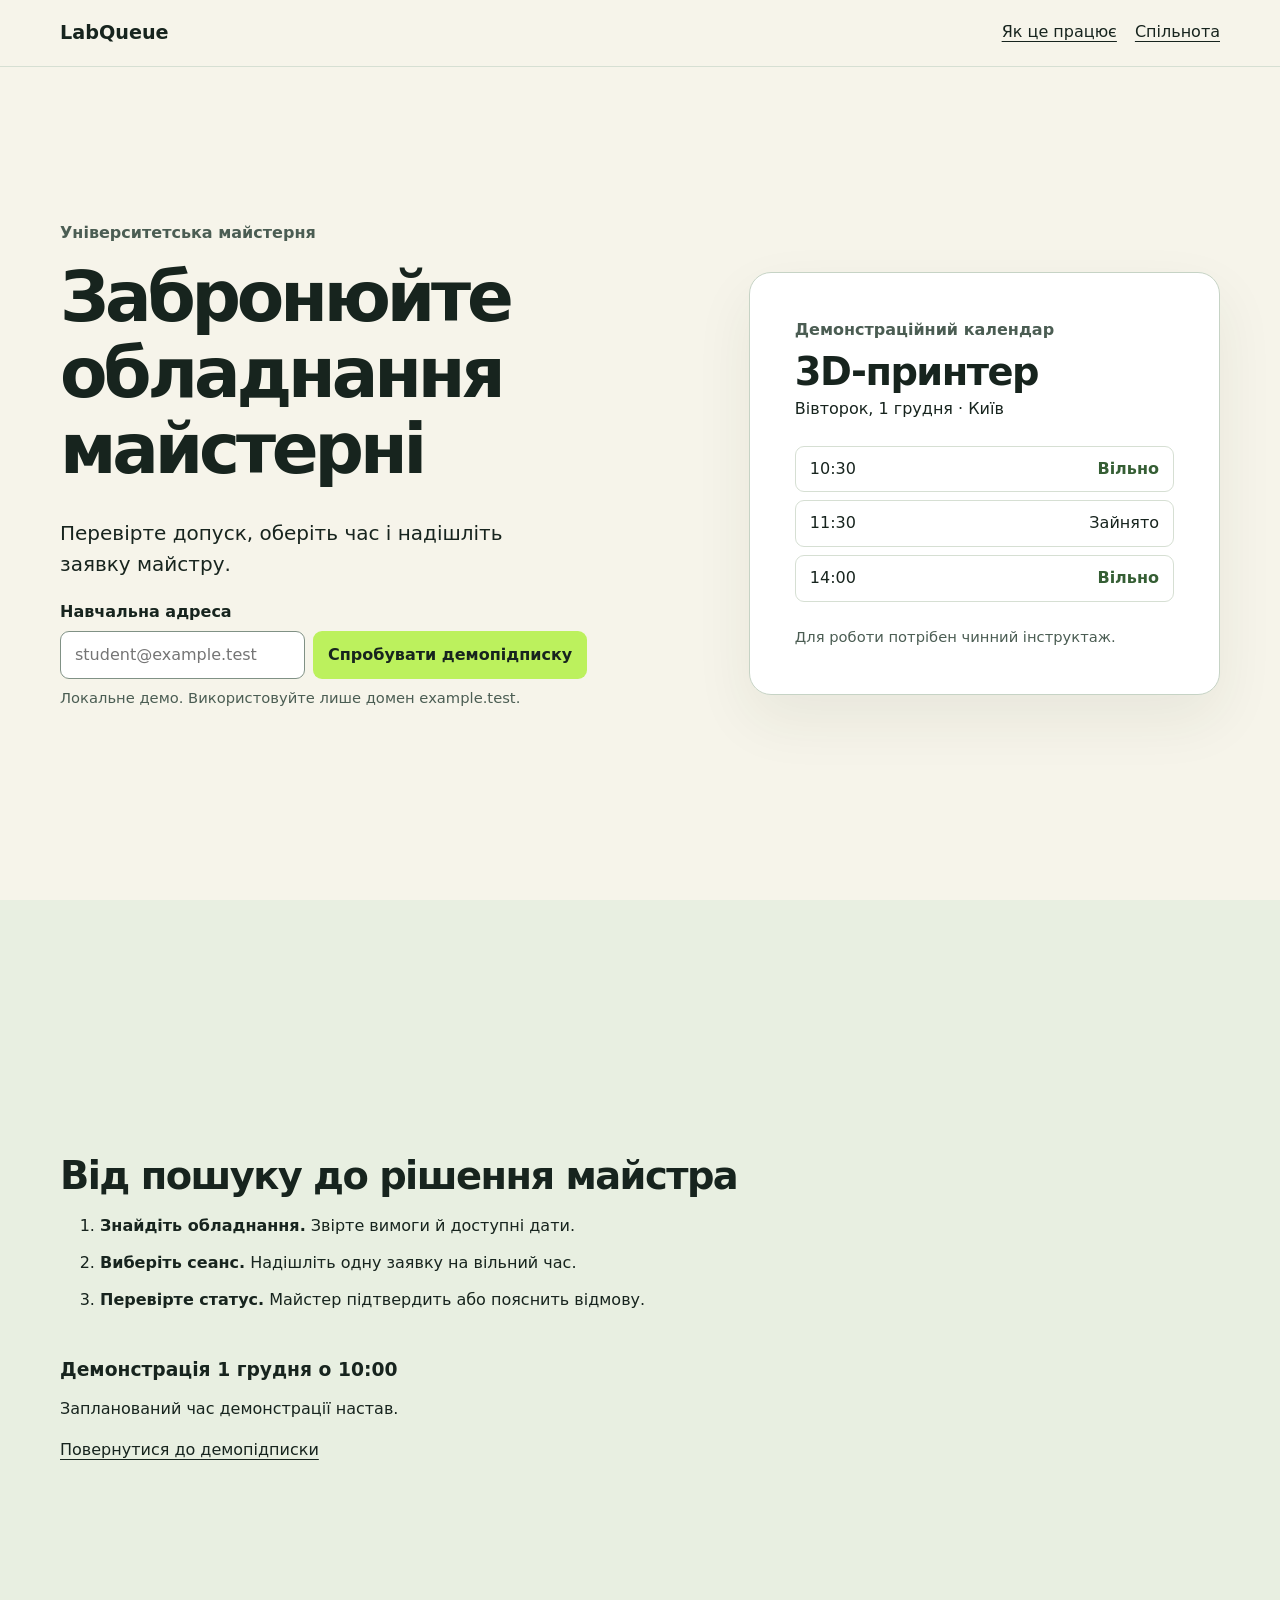
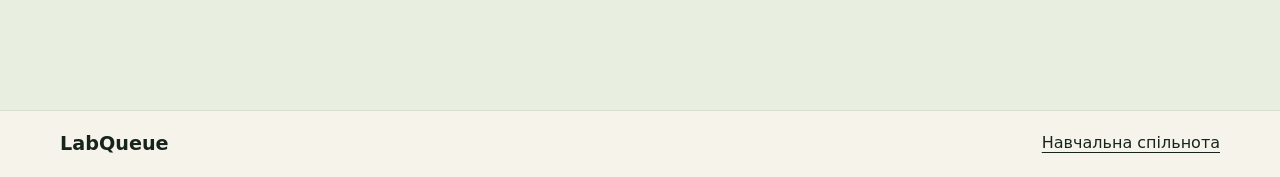
==== Лабораторна_06/index.html @ 69bf7c8e "Add IT project management laboratory work" ====
<!doctype html>
<html lang="uk" data-type="software">
<head>
<meta charset="utf-8"><meta name="viewport" content="width=device-width,initial-scale=1">
<meta name="page-type" content="software"><meta name="site-kind" content="software">
<title>LabQueue — бронювання обладнання</title><link rel="stylesheet" href="site.css"><script src="site.js" defer></script>
</head>
<body>
<header><div class="wrap nav"><a class="brand" href="index.html">LabQueue</a><nav aria-label="Основна навігація"><a href="#flow">Як це працює</a><a href="community.html">Спільнота</a></nav></div></header>
<main>
<section class="hero wrap" data-enter>
  <div>
    <p class="eyebrow">Університетська майстерня</p>
    <h1>Забронюйте обладнання майстерні</h1>
    <p class="intro">Перевірте допуск, оберіть час і надішліть заявку майстру.</p>
    <form id="signup">
      <label for="email">Навчальна адреса</label>
      <div class="control"><input id="email" type="email" autocomplete="off" placeholder="student@example.test" required><button>Спробувати демопідписку</button></div>
      <p class="hint">Локальне демо. Використовуйте лише домен example.test.</p>
      <p id="status" role="status"></p>
    </form>
  </div>
  <div class="calendar">
     <p class="eyebrow">Демонстраційний календар</p><h2>3D-принтер</h2>
     <p>Вівторок, 1 грудня · Київ</p>
     <div class="slots" aria-label="Приклади сеансів">
       <span><time>10:30</time> <strong>Вільно</strong></span>
       <span><time>11:30</time> Зайнято</span>
       <span><time>14:00</time> <strong>Вільно</strong></span>
     </div>
     <p class="training">Для роботи потрібен чинний інструктаж.</p>
  </div>
</section>
<section id="flow" class="flow"><div class="wrap">
  <h2>Від пошуку до рішення майстра</h2>
  <ol><li><b>Знайдіть обладнання.</b> Звірте вимоги й доступні дати.</li><li><b>Виберіть сеанс.</b> Надішліть одну заявку на вільний час.</li><li><b>Перевірте статус.</b> Майстер підтвердить або пояснить відмову.</li></ol>
  <div class="event"><h3>Демонстрація 1 грудня о 10:00</h3><p id="countdown">Час за Києвом</p><a href="#signup">Повернутися до демопідписки</a></div>
</div></section>
</main>
<footer><div class="wrap nav"><a class="brand" href="#">LabQueue</a><a href="community.html">Навчальна спільнота</a></div></footer>
</body></html>
---- Лабораторна_06/site.css ----
:root{color-scheme:light;--paper:#f6f4ea;--ink:#17241e;--muted:#4b5d53;--line:#d6dfd3;--accent:#bcf15d}
*{box-sizing:border-box}
html{scroll-behavior:smooth}
body{margin:0;background:var(--paper);color:var(--ink);font:16px/1.55 "Segoe UI",system-ui,sans-serif}
.wrap{width:min(calc(100% - 40px),1160px);margin-inline:auto}
a{color:inherit;text-underline-offset:4px}
a:hover{color:#355e34}
:focus-visible{outline:3px solid #42643c;outline-offset:3px}
header,footer{border-bottom:1px solid var(--line)}
footer{border-top:1px solid var(--line);border-bottom:0}
.nav{display:flex;justify-content:space-between;align-items:center;gap:16px;padding-block:18px}
nav{display:flex;gap:18px;flex-wrap:wrap}
.brand{font-size:1.2rem;font-weight:800;text-decoration:none}
.hero{min-height:calc(100svh - 67px);display:grid;grid-template-columns:1.13fr .87fr;gap:clamp(28px,6vw,90px);align-items:center;padding-block:72px}
[data-enter]{animation:arrive .52s ease-out both}
@keyframes arrive{from{opacity:.4;transform:translateY(12px)}to{opacity:1;transform:translateY(0)}}
.eyebrow{color:var(--muted);font-weight:650;margin:0 0 .5rem}
h1,h2,h3{line-height:1.1;margin:.2em 0 .45em}
h1{font-size:clamp(2.6rem,5.4vw,5.3rem);letter-spacing:-.06em;max-width:11ch}
h2{font-size:clamp(1.65rem,3vw,2.7rem);letter-spacing:-.04em}
.intro{font-size:1.25rem;max-width:36ch}
label{display:block;font-weight:650;margin-bottom:6px}
.control{display:flex;gap:8px;flex-wrap:wrap}
input,button{min-height:48px;border-radius:9px;padding:9px 14px;font:inherit}
input{background:white;border:1px solid #809185;width:min(100%,245px)}
button{border:1px solid transparent;background:var(--accent);color:var(--ink);font-weight:700;cursor:pointer;transition:transform .16s}
button:hover{transform:translateY(-2px)}button:active{transform:translateY(1px)}
.hint,#status{font-size:.92rem;margin-block:8px;color:var(--muted)}
#status{min-height:1.35em;font-weight:650}#status.error{color:#8c2b1c}
.calendar{border:1px solid #c6d3c5;border-radius:22px;background:#fff;padding:clamp(20px,4vw,45px);box-shadow:0 24px 60px #273c2312;min-width:0}
.calendar h2{margin-bottom:4px}.calendar p{margin-top:0}
.slots{display:grid;gap:8px;margin-block:24px}
.slots span{display:flex;justify-content:space-between;gap:8px;border:1px solid var(--line);border-radius:9px;padding:10px 14px}
.slots strong{color:#355e34}
.training{color:var(--muted);font-size:.92rem;margin-bottom:0}
.flow{background:#e8efe1;min-height:90svh;display:grid;align-items:center;padding-block:64px}
.flow li{margin-bottom:12px}.event{margin-top:48px}
.community{max-width:760px;min-height:75svh;padding-block:58px}
.community article{border-top:1px solid var(--line);padding-block:12px}
@media(max-width:760px){.hero{grid-template-columns:1fr;padding-block:45px;gap:24px}.nav{font-size:.93rem}h1{max-width:13ch} .control> *{width:100%}}
@media(prefers-reduced-motion:reduce){html{scroll-behavior:auto}[data-enter]{animation:none}button{transition:none}}
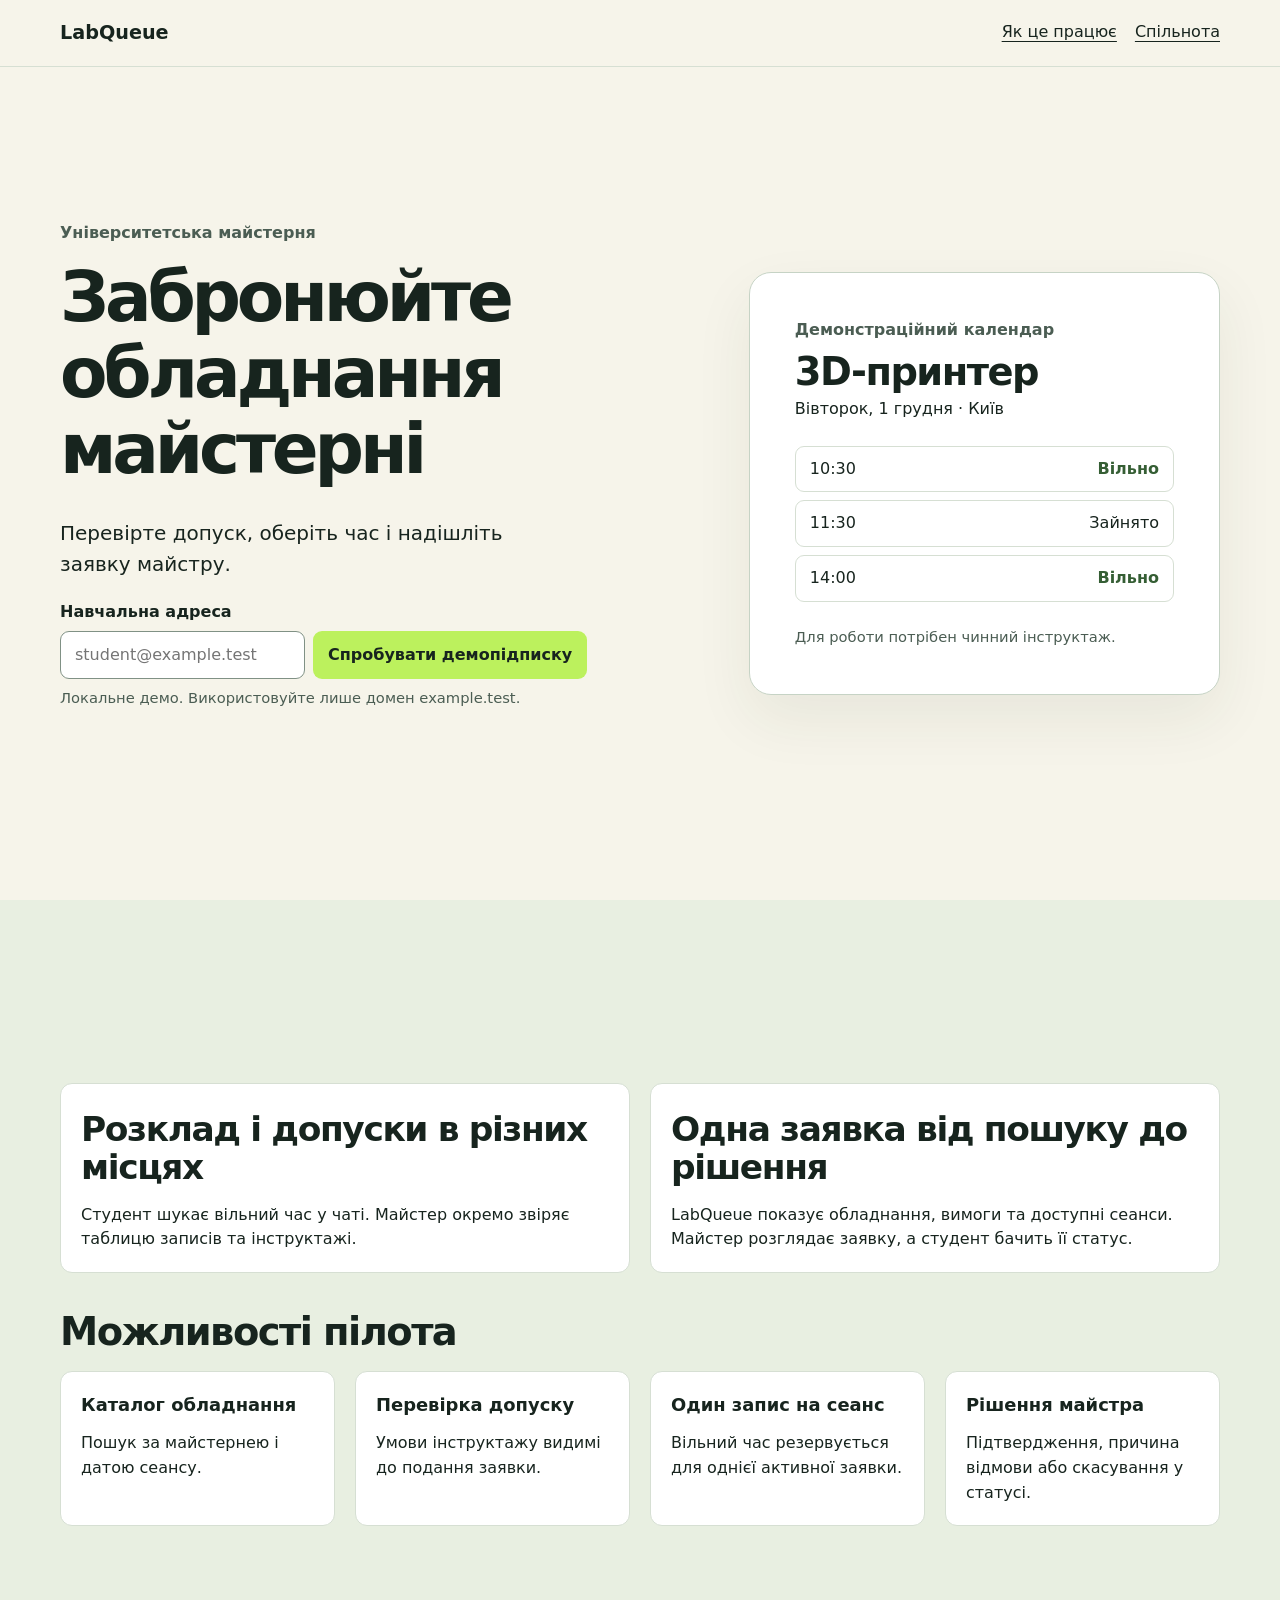
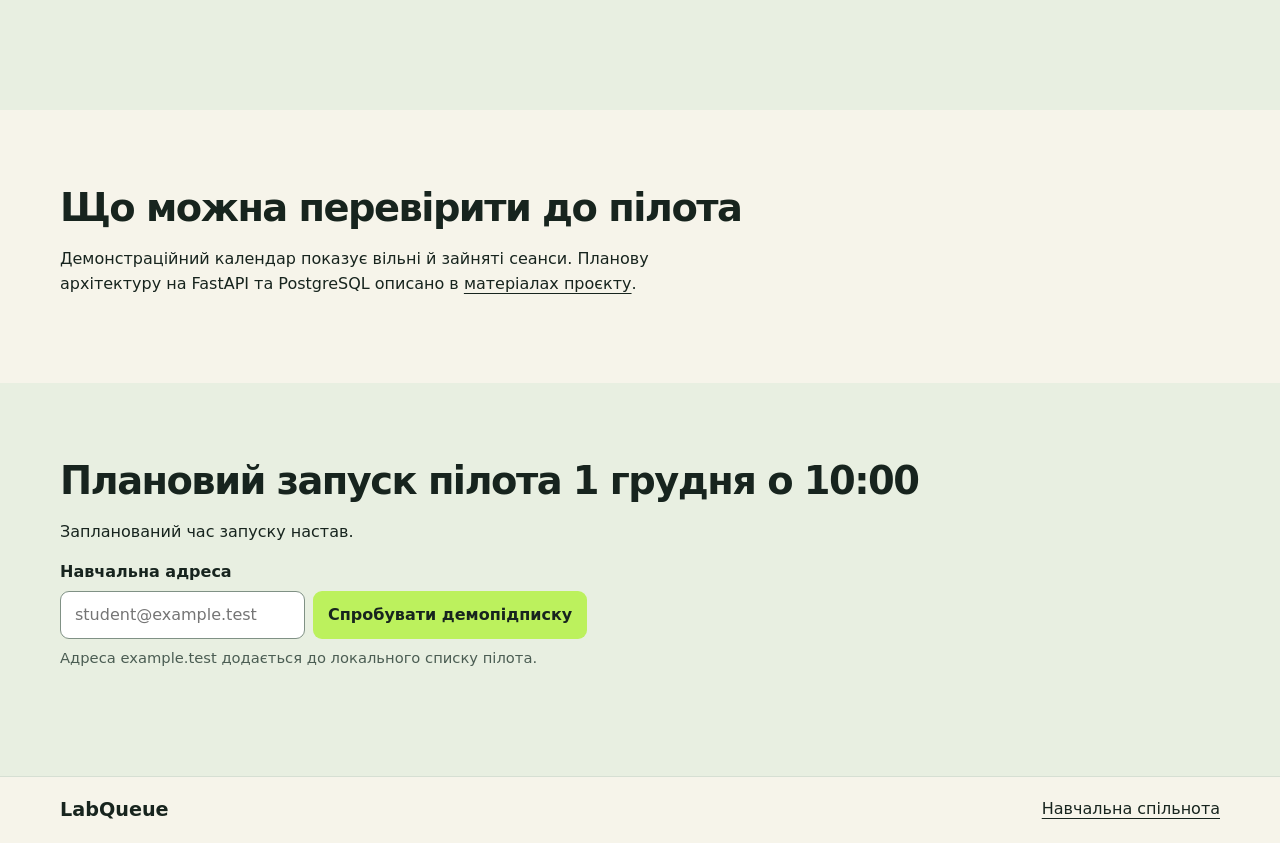
==== commit ffb21827: "Complete lab 6 and verify project deliverables" ====
--- a/Лабораторна_06/index.html
+++ b/Лабораторна_06/index.html
@@ -13,11 +13,11 @@
     <p class="eyebrow">Університетська майстерня</p>
     <h1>Забронюйте обладнання майстерні</h1>
     <p class="intro">Перевірте допуск, оберіть час і надішліть заявку майстру.</p>
-    <form id="signup">
+    <form id="signup" class="signup">
       <label for="email">Навчальна адреса</label>
       <div class="control"><input id="email" type="email" autocomplete="off" placeholder="student@example.test" required><button>Спробувати демопідписку</button></div>
       <p class="hint">Локальне демо. Використовуйте лише домен example.test.</p>
-      <p id="status" role="status"></p>
+      <p class="signup-status" role="status"></p>
     </form>
   </div>
   <div class="calendar">
@@ -32,9 +32,31 @@
   </div>
 </section>
 <section id="flow" class="flow"><div class="wrap">
-  <h2>Від пошуку до рішення майстра</h2>
-  <ol><li><b>Знайдіть обладнання.</b> Звірте вимоги й доступні дати.</li><li><b>Виберіть сеанс.</b> Надішліть одну заявку на вільний час.</li><li><b>Перевірте статус.</b> Майстер підтвердить або пояснить відмову.</li></ol>
-  <div class="event"><h3>Демонстрація 1 грудня о 10:00</h3><p id="countdown">Час за Києвом</p><a href="#signup">Повернутися до демопідписки</a></div>
+  <div class="problem">
+    <div><h2>Розклад і допуски в різних місцях</h2><p>Студент шукає вільний час у чаті. Майстер окремо звіряє таблицю записів та інструктажі.</p></div>
+    <div><h2>Одна заявка від пошуку до рішення</h2><p>LabQueue показує обладнання, вимоги та доступні сеанси. Майстер розглядає заявку, а студент бачить її статус.</p></div>
+  </div>
+  <h2>Можливості пілота</h2>
+  <div class="features">
+    <article><h3>Каталог обладнання</h3><p>Пошук за майстернею і датою сеансу.</p></article>
+    <article><h3>Перевірка допуску</h3><p>Умови інструктажу видимі до подання заявки.</p></article>
+    <article><h3>Один запис на сеанс</h3><p>Вільний час резервується для однієї активної заявки.</p></article>
+    <article><h3>Рішення майстра</h3><p>Підтвердження, причина відмови або скасування у статусі.</p></article>
+  </div>
+</div></section>
+<section class="trust"><div class="wrap">
+  <h2>Що можна перевірити до пілота</h2>
+  <p>Демонстраційний календар показує вільні й зайняті сеанси. Планову архітектуру на FastAPI та PostgreSQL описано в <a href="https://github.com/Sh1kami/Menedzhment-IT-proyektiv#менеджмент-іт-проєктів">матеріалах проєкту</a>.</p>
+</div></section>
+<section class="event"><div class="wrap">
+  <h2>Плановий запуск пілота 1 грудня о 10:00</h2>
+  <p id="countdown">Час за Києвом</p>
+  <form class="signup">
+    <label for="email-final">Навчальна адреса</label>
+    <div class="control"><input id="email-final" type="email" autocomplete="off" placeholder="student@example.test" required><button>Спробувати демопідписку</button></div>
+    <p class="hint">Адреса example.test додається до локального списку пілота.</p>
+    <p class="signup-status" role="status"></p>
+  </form>
 </div></section>
 </main>
 <footer><div class="wrap nav"><a class="brand" href="#">LabQueue</a><a href="community.html">Навчальна спільнота</a></div></footer>
--- a/Лабораторна_06/site.css
+++ b/Лабораторна_06/site.css
@@ -25,8 +25,8 @@
 input{background:white;border:1px solid #809185;width:min(100%,245px)}
 button{border:1px solid transparent;background:var(--accent);color:var(--ink);font-weight:700;cursor:pointer;transition:transform .16s}
 button:hover{transform:translateY(-2px)}button:active{transform:translateY(1px)}
-.hint,#status{font-size:.92rem;margin-block:8px;color:var(--muted)}
-#status{min-height:1.35em;font-weight:650}#status.error{color:#8c2b1c}
+.hint,.signup-status{font-size:.92rem;margin-block:8px;color:var(--muted)}
+.signup-status{min-height:1.35em;font-weight:650}.signup-status.error{color:#8c2b1c}
 .calendar{border:1px solid #c6d3c5;border-radius:22px;background:#fff;padding:clamp(20px,4vw,45px);box-shadow:0 24px 60px #273c2312;min-width:0}
 .calendar h2{margin-bottom:4px}.calendar p{margin-top:0}
 .slots{display:grid;gap:8px;margin-block:24px}
@@ -34,8 +34,24 @@
 .slots strong{color:#355e34}
 .training{color:var(--muted);font-size:.92rem;margin-bottom:0}
 .flow{background:#e8efe1;min-height:90svh;display:grid;align-items:center;padding-block:64px}
-.flow li{margin-bottom:12px}.event{margin-top:48px}
+.problem,.features{display:grid;grid-template-columns:repeat(2,minmax(0,1fr));gap:20px}
+.problem{margin-bottom:38px}
+.problem>div,.features>article{border:1px solid var(--line);border-radius:12px;background:white;padding:20px}
+.problem p,.features p{margin-bottom:0}
+.problem h2{font-size:clamp(1.35rem,3vw,2.15rem)}
+.features{grid-template-columns:repeat(4,minmax(0,1fr))}
+.features h3{font-size:1.12rem}
+.trust,.event{padding-block:70px}
+.trust p{max-width:65ch}.event{background:#e8efe1}
 .community{max-width:760px;min-height:75svh;padding-block:58px}
 .community article{border-top:1px solid var(--line);padding-block:12px}
+.community form{display:grid;gap:8px;max-width:580px}
+.community form label{margin:0}
+.community select,.community textarea{border:1px solid #809185;background:#fff;border-radius:9px;padding:10px 12px;font:inherit}
+.community textarea{resize:vertical}
+.community form button{justify-self:start}
+.community #feedback-status{margin:0;min-height:1.4em}
+.community #feedback-list li{overflow-wrap:anywhere;margin-block:12px}
 @media(max-width:760px){.hero{grid-template-columns:1fr;padding-block:45px;gap:24px}.nav{font-size:.93rem}h1{max-width:13ch} .control> *{width:100%}}
+@media(max-width:760px){.problem,.features{grid-template-columns:1fr}.trust,.event{padding-block:48px}}
 @media(prefers-reduced-motion:reduce){html{scroll-behavior:auto}[data-enter]{animation:none}button{transition:none}}
